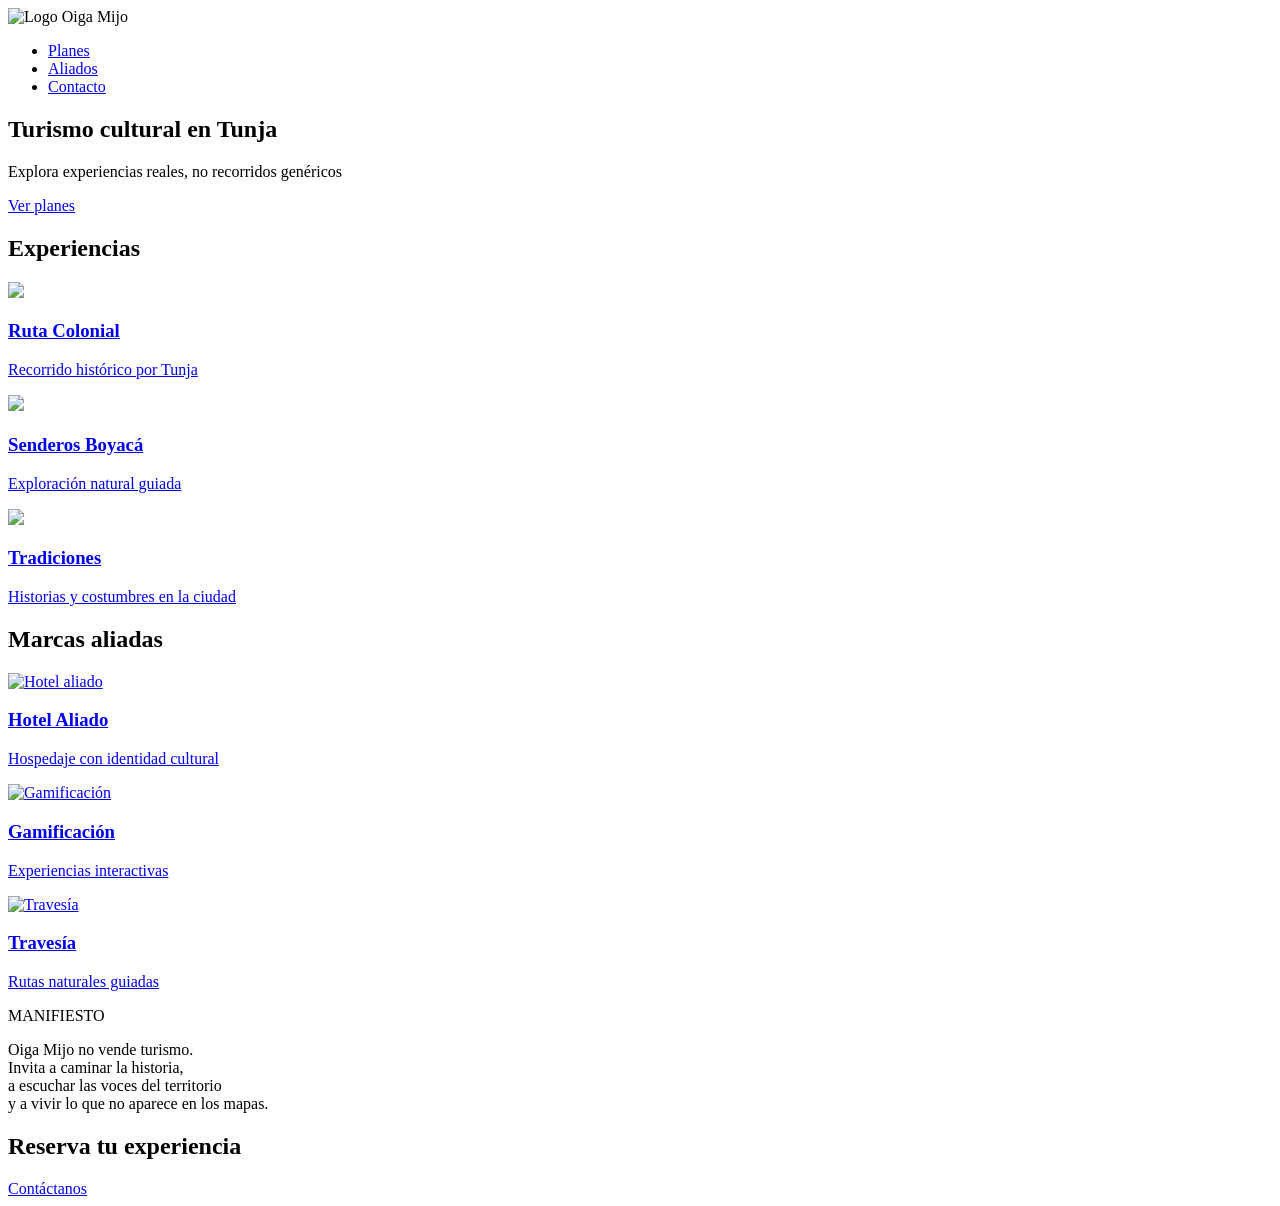
==== index.html @ cc289d5e "Add files via upload" ====
<!DOCTYPE html>
<html lang="es">
<head>
<meta charset="UTF-8">
<meta name="viewport" content="width=device-width, initial-scale=1.0">
<title>Oiga Mijo - Agencia Turística</title>

<link rel="stylesheet" href="css/style.css">

<link href="https://fonts.googleapis.com/css2?family=Playfair+Display:wght@700&family=Inter:wght@300;400;500&display=swap" rel="stylesheet">
</head>

<body>

<header>
<nav>
    <div class="logo">
        <img src="img/logo_OigaMijo.svg" alt="Logo Oiga Mijo">
    </div>

    <ul>
        <li><a href="#planes">Planes</a></li>
        <li><a href="#aliados">Aliados</a></li>
        <li><a href="#contacto">Contacto</a></li>
    </ul>
</nav>
</header>

<!-- HERO -->
<section class="hero">

    <div class="overlay"></div>

    <div class="hero-content">
        <h1>Turismo cultural en Tunja</h1>
        <p>Explora experiencias reales, no recorridos genéricos</p>
        <a href="#planes" class="btn">Ver planes</a>
    </div>
</section>

<!-- PLANES -->
<section id="planes" class="planes">
    <h2>Experiencias</h2>

    <div class="grid">

        <a href="ruta-colonial.html" class="card">
            <img src="img/tunja_colonial.jpg">
            <div class="info">
                <h3>Ruta Colonial</h3>
                <p>Recorrido histórico por Tunja</p>
            </div>
        </a>

        <a href="senderos.html" class="card">
            <img src="img/06.jpg">
            <div class="info">
                <h3>Senderos Boyacá</h3>
                <p>Exploración natural guiada</p>
            </div>
        </a>

        <a href="tradiciones.html" class="card">
            <img src="img/personas.jpg">
            <div class="info">
                <h3>Tradiciones</h3>
                <p>Historias y costumbres en la ciudad</p>
            </div>
        </a>

    </div>
</section>

<!-- ALIADOS -->
<section id="aliados" class="aliados">
    <h2>Marcas aliadas</h2>

    <div class="aliados-grid">

        <a href="hotel.html" class="aliado">
            <img src="img/hotelo.logo.jpg" alt="Hotel aliado">
            <div class="aliado-info">
                <h3>Hotel Aliado</h3>
                <p>Hospedaje con identidad cultural</p>
            </div>
        </a>

        <a href="arawe.html" class="aliado">
            <img src="img/araweee.jpg" alt="Gamificación">
            <div class="aliado-info">
                <h3>Gamificación</h3>
                <p>Experiencias interactivas</p>
            </div>
        </a>

        <a href="travesia.html" class="aliado">
            <img src="img/travesiaaa.jpg" alt="Travesía">
            <div class="aliado-info">
                <h3>Travesía</h3>
                <p>Rutas naturales guiadas</p>
            </div>
        </a>

    </div>
</section>

<!-- MANIFIESTO -->
<section class="manifiesto">
    
    <div class="manifiesto-container">
        
        <span class="manifiesto-tag">MANIFIESTO</span>
        
        <p class="manifiesto-text">
            Oiga Mijo no vende turismo.<br>
            Invita a caminar la historia,<br>
            a escuchar las voces del territorio<br>
            y a vivir lo que no aparece en los mapas.
        </p>

    </div>

</section>

<!-- CTA -->
<section id="contacto" class="cta">
    <h2>Reserva tu experiencia</h2>
    <a href="#" class="btn">Contáctanos</a>
</section>

</body>
</html>
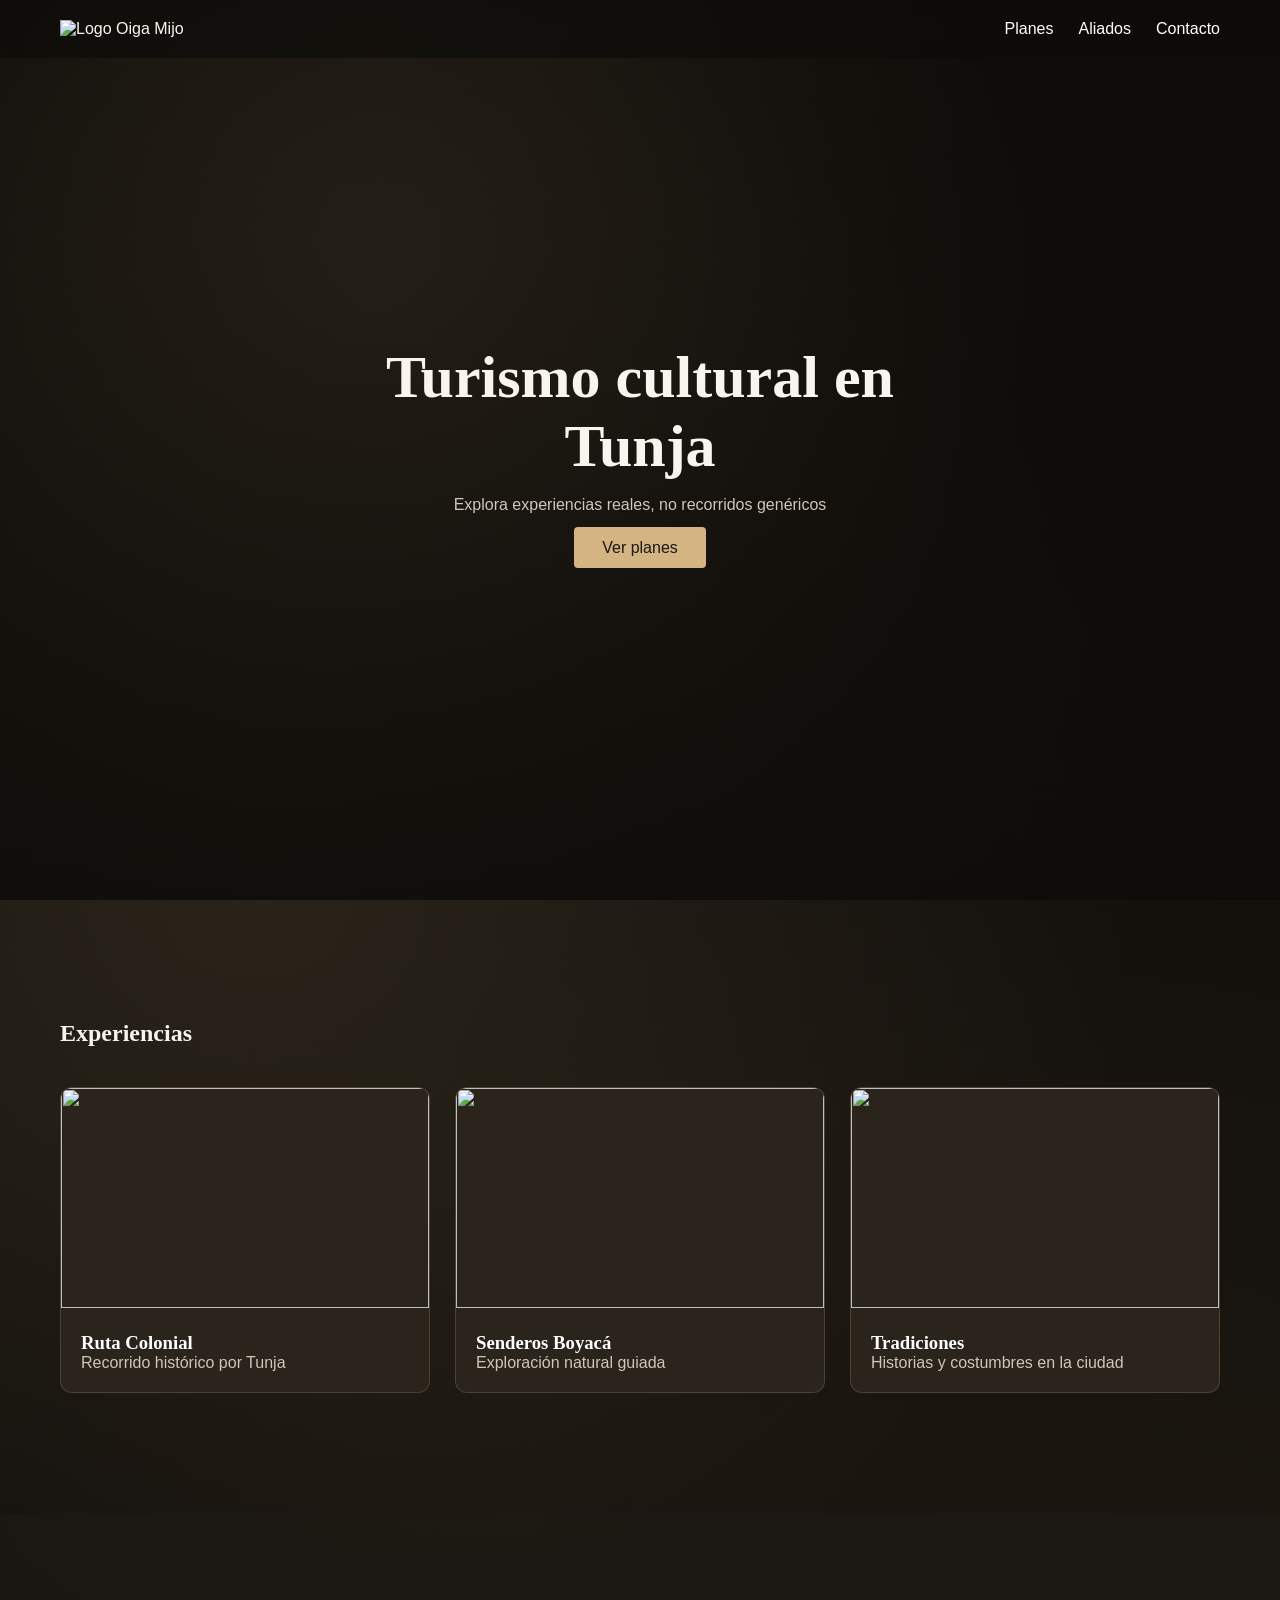
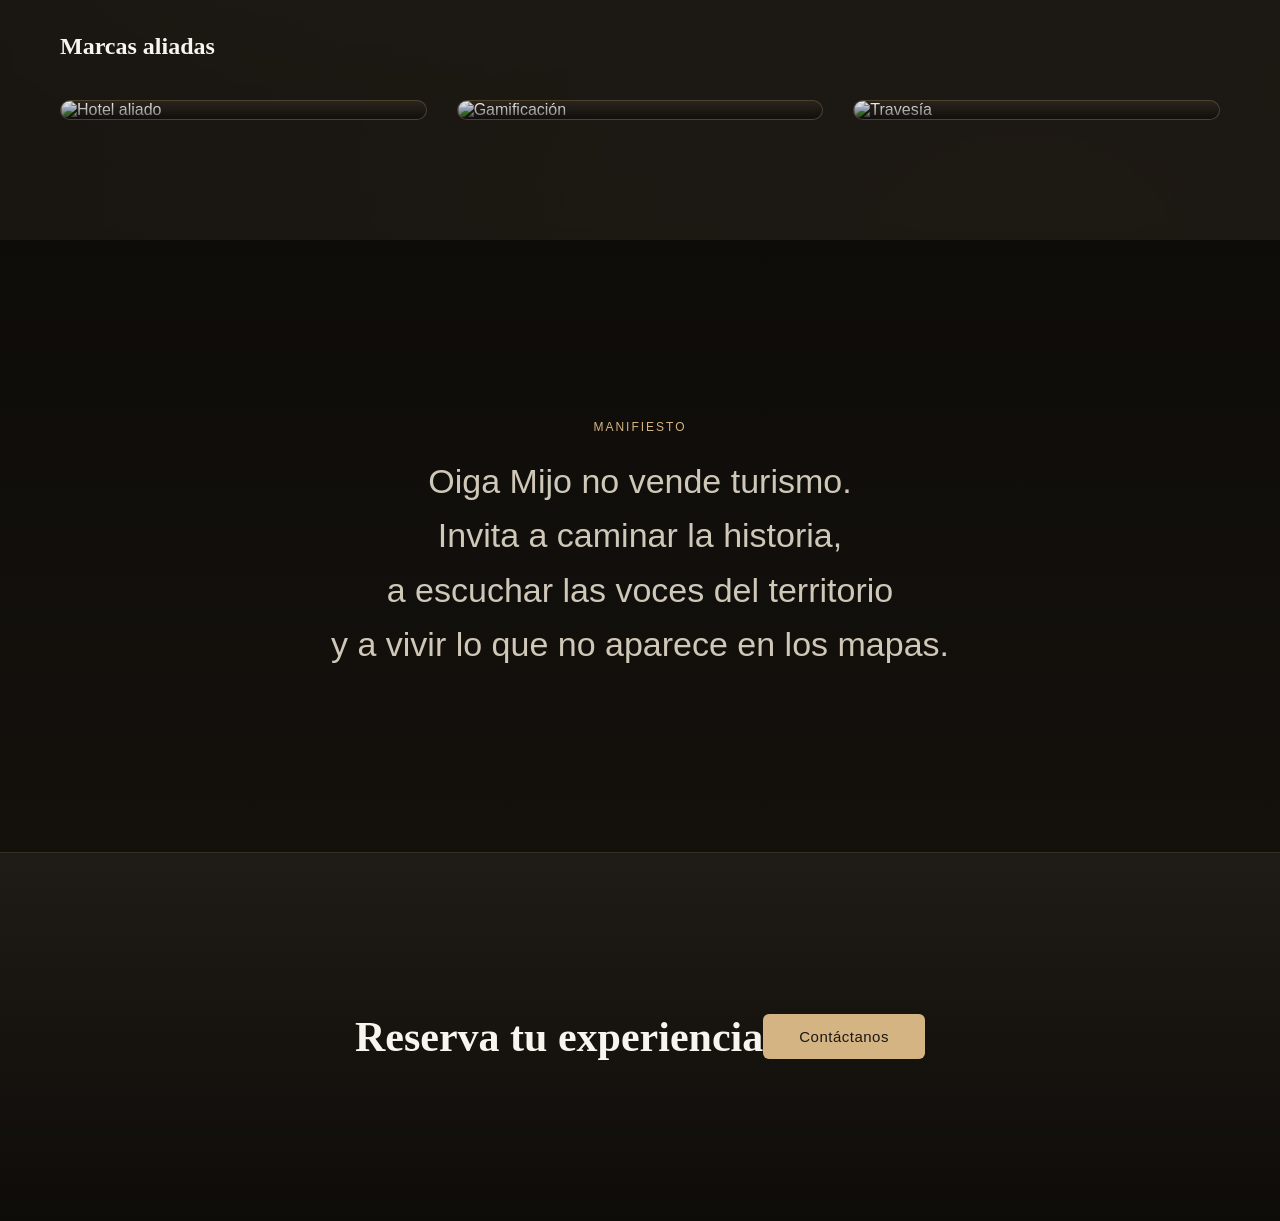
==== commit a6744f95: "Update index.html" ====
--- a/index.html
+++ b/index.html
@@ -5,7 +5,7 @@
 <meta name="viewport" content="width=device-width, initial-scale=1.0">
 <title>Oiga Mijo - Agencia Turística</title>
 
-<link rel="stylesheet" href="css/style.css">
+<link rel="stylesheet" href="Css/style.css">
 
 <link href="https://fonts.googleapis.com/css2?family=Playfair+Display:wght@700&family=Inter:wght@300;400;500&display=swap" rel="stylesheet">
 </head>
@@ -129,4 +129,4 @@
 </section>
 
 </body>
-</html>+</html>
--- a/Css/style.css
+++ b/Css/style.css
@@ -0,0 +1,325 @@
+:root{
+--bg-main:#0e0c09;
+--bg-section:#1f1b16;
+--card-bg:#2a241c;
+
+--accent:#d4b483;
+--accent-strong:#e6c999;
+
+--text-main:#f8f5ef;
+--text-secondary:#cfc7b8;
+}
+
+/* RESET */
+*{
+margin:0;
+padding:0;
+box-sizing:border-box;
+scroll-behavior:smooth;
+}
+
+/* FONDO GLOBAL */
+body{
+font-family:'Inter', sans-serif;
+color:var(--text-main);
+
+background:
+radial-gradient(circle at 20% 30%, rgba(212,180,131,0.12), transparent 40%),
+radial-gradient(circle at 80% 70%, rgba(140,107,63,0.10), transparent 50%),
+linear-gradient(to bottom, #0e0c09, #14110d 40%, #0e0c09);
+}
+
+h1,h2,h3{
+font-family:'Playfair Display', serif;
+}
+
+p{
+color:var(--text-secondary);
+}
+
+/* NAV */
+nav{
+position:fixed;
+top:0;
+width:100%;
+display:flex;
+justify-content:space-between;
+align-items:center;
+padding:20px 60px;
+background:rgba(14,12,9,0.7);
+backdrop-filter:blur(10px);
+z-index:1000;
+}
+
+.logo img{
+height:40px;
+}
+
+nav ul{
+display:flex;
+gap:25px;
+list-style:none;
+}
+
+nav a{
+color:white;
+text-decoration:none;
+}
+
+nav a:hover{
+color:var(--accent);
+}
+
+/* HERO */
+.hero{
+height:100vh;
+display:flex;
+align-items:center;
+justify-content:center;
+text-align:center;
+
+background-image:url("../img/tunja_colonial.jpg");
+background-size:cover;
+background-position:center;
+background-attachment:fixed;
+
+position:relative;
+}
+
+.overlay{
+position:absolute;
+width:100%;
+height:100%;
+background:
+linear-gradient(to bottom, rgba(14,12,9,0.4), rgba(14,12,9,0.9)),
+radial-gradient(circle at 30% 30%, rgba(212,180,131,0.2), transparent 60%);
+}
+
+.hero-content{
+position:relative;
+z-index:2;
+max-width:600px;
+}
+
+.hero h1{
+font-size:60px;
+}
+
+.hero p{
+margin:15px 0 25px;
+}
+
+/* BOTÓN */
+.btn{
+padding:12px 28px;
+background:var(--accent);
+color:#1a1814;
+text-decoration:none;
+border-radius:4px;
+transition:0.3s;
+}
+
+.btn:hover{
+background:var(--accent-strong);
+}
+
+/* SECCIONES */
+section{
+padding:120px 60px;
+}
+
+.planes{
+background:transparent;
+}
+
+.aliados{
+background:rgba(31,27,22,0.6);
+backdrop-filter:blur(6px);
+}
+
+/* =========================
+   CTA FINAL LIMPIO Y PRO
+========================= */
+
+.cta{
+padding:160px 20px;
+display:flex;
+justify-content:center;
+align-items:center;
+text-align:center;
+
+background:linear-gradient(to top, #0e0c09, #1f1b16);
+
+border-top:1px solid rgba(212,180,131,0.2);
+}
+
+/* CONTENIDO */
+.cta-content{
+display:flex;
+flex-direction:column;
+align-items:center;
+text-align:center;
+gap:25px;
+}
+
+/* TÍTULO */
+.cta h2{
+font-size:42px;
+margin:0;
+text-align:center;
+}
+
+/* TEXTO */
+.cta p{
+margin-bottom:35px;
+font-size:15px;
+opacity:0.75;
+}
+
+/* BOTÓN (MEJORADO) */
+.cta .btn{
+display:inline-block;
+padding:14px 36px;
+font-size:15px;
+border-radius:6px;
+letter-spacing:0.5px;
+
+background:var(--accent);
+color:#1a1814;
+
+transition:all 0.3s ease;
+
+}
+
+
+
+/* HOVER */
+.cta .btn:hover{
+background:var(--accent-strong);
+transform:translateY(-3px);
+box-shadow:0 10px 25px rgba(0,0,0,0.4);
+}
+
+/* GRID */
+.grid{
+display:grid;
+grid-template-columns:repeat(auto-fit, minmax(280px,1fr));
+gap:25px;
+margin-top:40px;
+}
+
+/* CARDS */
+.card{
+background:var(--card-bg);
+border-radius:12px;
+overflow:hidden;
+text-decoration:none;
+color:white;
+border:1px solid rgba(212,180,131,0.2);
+transition:0.4s;
+}
+
+.card img{
+width:100%;
+height:220px;
+object-fit:cover;
+}
+
+.card:hover{
+transform:translateY(-8px);
+border-color:var(--accent);
+}
+
+.card .info{
+padding:20px;
+}
+
+/* ALIADOS */
+.aliados-grid{
+display:grid;
+grid-template-columns:repeat(auto-fit, minmax(280px,1fr));
+gap:30px;
+margin-top:40px;
+}
+
+.aliado{
+background:var(--card-bg);
+border-radius:12px;
+overflow:hidden;
+text-decoration:none;
+color:white;
+border:1px solid rgba(212,180,131,0.2);
+transition:0.4s;
+position:relative;
+}
+
+.aliado img{
+width:100%;
+height:200px;
+object-fit:cover;
+}
+
+.aliado::after{
+content:"";
+position:absolute;
+width:100%;
+height:100%;
+top:0;
+left:0;
+background:linear-gradient(to top, rgba(0,0,0,0.6), transparent);
+}
+
+.aliado-info{
+position:absolute;
+bottom:0;
+z-index:2;
+padding:20px;
+}
+
+.aliado:hover{
+transform:translateY(-8px);
+border-color:var(--accent);
+}
+
+/* MANIFIESTO */
+.manifiesto{
+background:linear-gradient(to bottom, #0e0c09, #14110d);
+padding:180px 20px;
+display:flex;
+justify-content:center;
+text-align:center;
+}
+
+.manifiesto-container{
+max-width:800px;
+}
+
+.manifiesto-tag{
+font-size:12px;
+letter-spacing:2px;
+color:var(--accent);
+margin-bottom:20px;
+display:block;
+}
+
+.manifiesto-text{
+font-size:34px;
+line-height:1.6;
+}
+
+/* RESPONSIVE */
+@media(max-width:768px){
+
+.hero h1{
+font-size:38px;
+}
+
+section{
+padding:80px 20px;
+}
+
+.manifiesto-text{
+font-size:24px;
+}
+
+}
